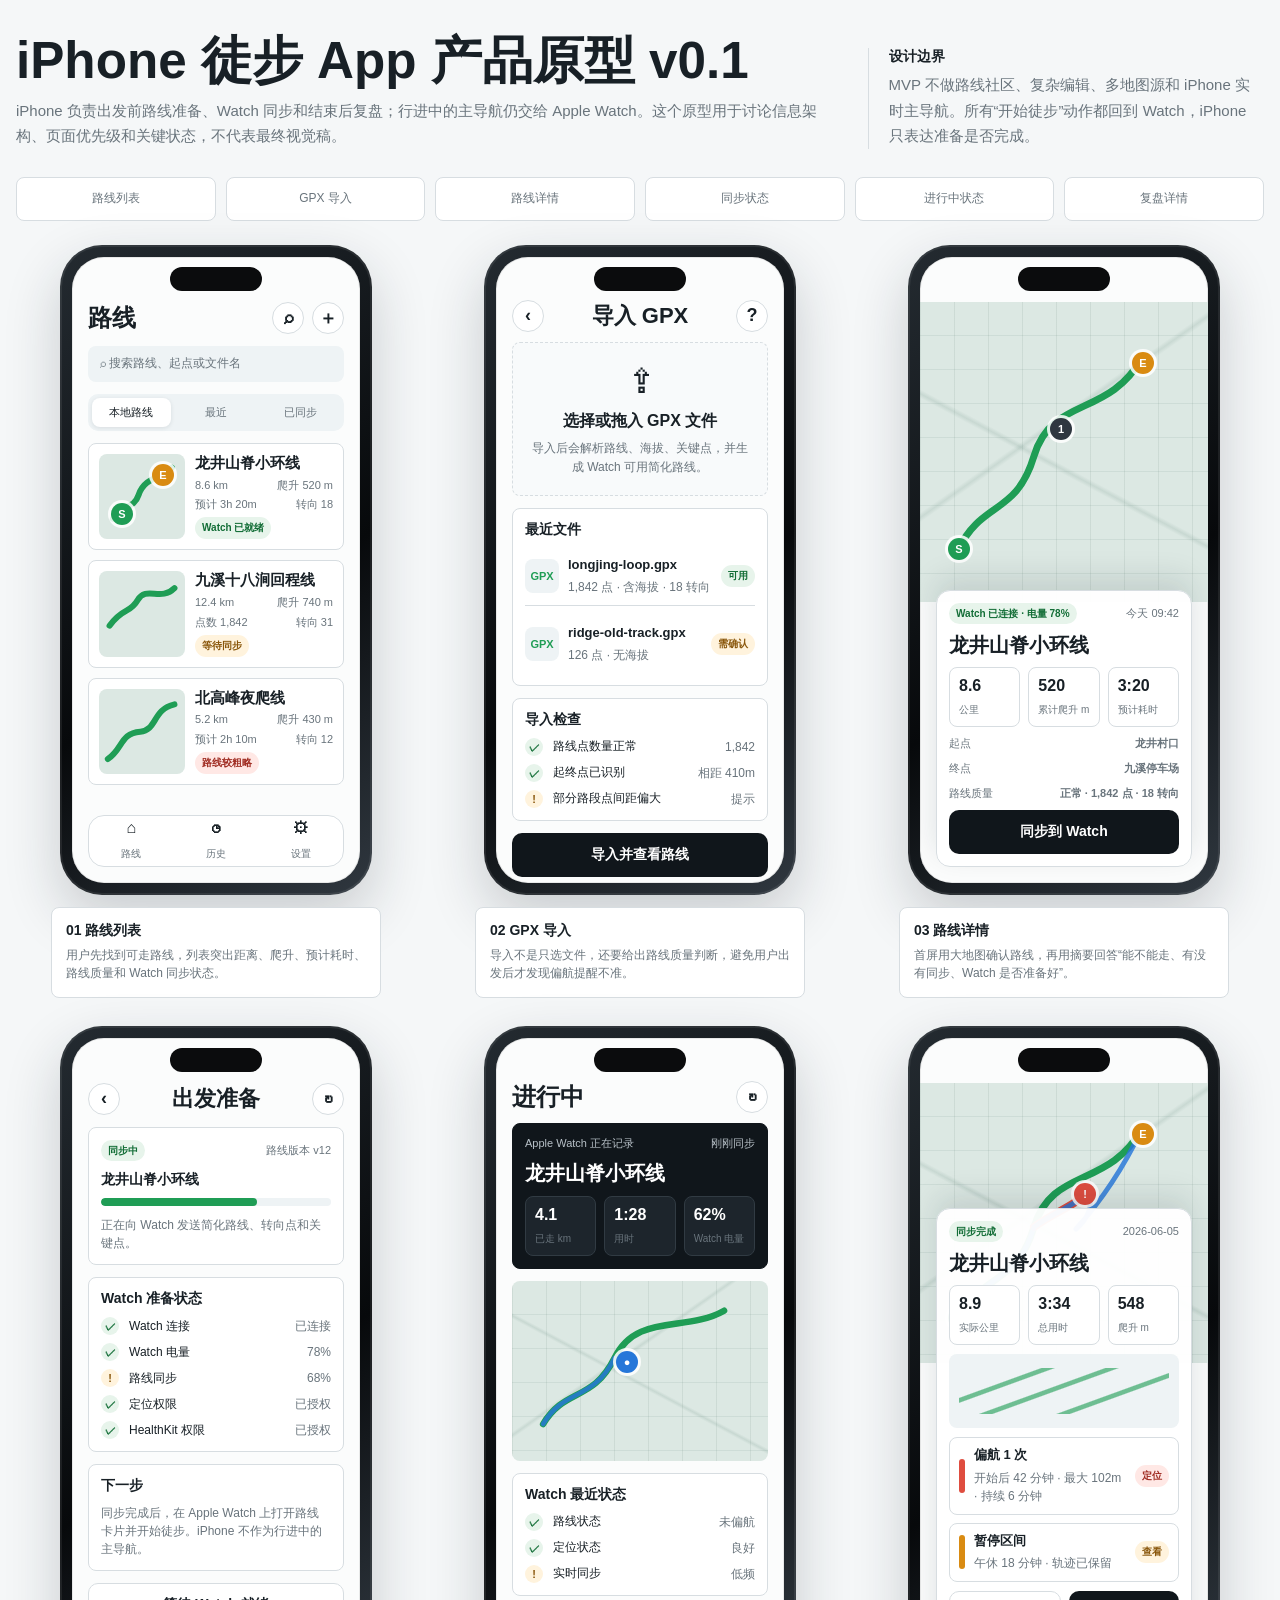
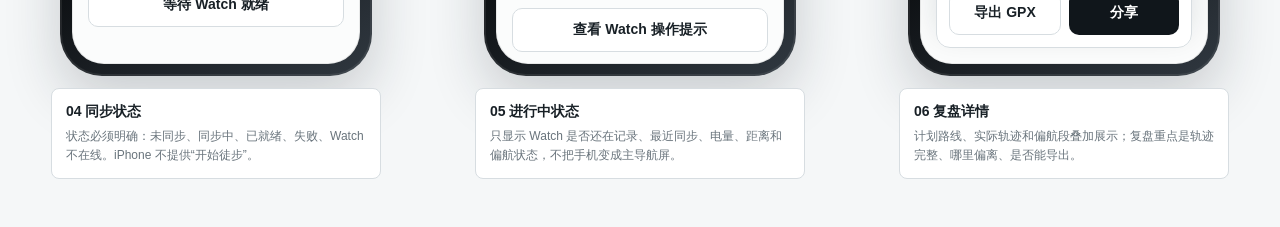
==== docs/prototypes/iphone-product-prototype-v0.1.html @ 0a370b96 "Add iPhone product prototype" ====
<!doctype html>
<html lang="zh-CN">
<head>
  <meta charset="utf-8">
  <meta name="viewport" content="width=device-width, initial-scale=1">
  <title>iPhone 徒步 App 产品原型 v0.1</title>
  <style>
    :root {
      color-scheme: light;
      --bg: #f5f7f8;
      --ink: #182026;
      --muted: #69747c;
      --line: #d7dde1;
      --panel: #ffffff;
      --map: #dce8e3;
      --route: #1f9d55;
      --track: #2677d9;
      --warn: #df4d3f;
      --amber: #d98b12;
      --soft: #eef3f5;
      --dark: #10161b;
    }

    * { box-sizing: border-box; }

    body {
      margin: 0;
      background: var(--bg);
      color: var(--ink);
      font-family: -apple-system, BlinkMacSystemFont, "SF Pro Display", "PingFang SC", "Microsoft YaHei", sans-serif;
      letter-spacing: 0;
    }

    main {
      width: min(1280px, calc(100vw - 32px));
      margin: 0 auto;
      padding: 34px 0 48px;
    }

    header {
      display: grid;
      grid-template-columns: minmax(0, 1.35fr) minmax(260px, 0.65fr);
      gap: 28px;
      align-items: end;
      margin-bottom: 28px;
    }

    h1 {
      margin: 0 0 10px;
      font-size: clamp(30px, 4vw, 56px);
      line-height: 1.05;
      font-weight: 780;
    }

    p {
      margin: 0;
      color: var(--muted);
      font-size: 15px;
      line-height: 1.7;
    }

    .brief {
      padding-left: 20px;
      border-left: 1px solid var(--line);
    }

    .brief b {
      display: block;
      margin-bottom: 6px;
      color: var(--ink);
      font-size: 14px;
    }

    .flow {
      display: grid;
      grid-template-columns: repeat(6, minmax(0, 1fr));
      gap: 10px;
      margin: 0 0 24px;
    }

    .flow span {
      min-height: 44px;
      display: flex;
      align-items: center;
      justify-content: center;
      padding: 9px 10px;
      border: 1px solid var(--line);
      border-radius: 8px;
      background: var(--panel);
      color: var(--muted);
      font-size: 12px;
      text-align: center;
    }

    .grid {
      display: grid;
      grid-template-columns: repeat(3, minmax(300px, 1fr));
      gap: 28px 24px;
      align-items: start;
    }

    .prototype {
      display: grid;
      justify-items: center;
      gap: 12px;
    }

    .caption {
      width: min(100%, 330px);
      min-height: 78px;
      padding: 14px;
      border: 1px solid var(--line);
      border-radius: 8px;
      background: var(--panel);
    }

    .caption strong {
      display: block;
      margin-bottom: 6px;
      font-size: 14px;
    }

    .caption span {
      display: block;
      color: var(--muted);
      font-size: 12px;
      line-height: 1.55;
    }

    .phone {
      width: 312px;
      height: 650px;
      padding: 12px;
      border-radius: 42px;
      background: linear-gradient(145deg, #242b31, #07090b 58%, #303840);
      box-shadow: 0 22px 56px rgba(25, 35, 43, 0.2), inset 0 0 0 2px rgba(255, 255, 255, 0.08);
    }

    .screen {
      position: relative;
      height: 626px;
      overflow: hidden;
      border-radius: 32px;
      background: #fbfcfc;
      box-shadow: inset 0 0 0 1px rgba(0, 0, 0, 0.08);
    }

    .island {
      position: absolute;
      z-index: 6;
      top: 10px;
      left: 50%;
      width: 92px;
      height: 24px;
      border-radius: 20px;
      transform: translateX(-50%);
      background: #0b0c0d;
    }

    .app {
      height: 100%;
      padding: 45px 16px 16px;
      display: flex;
      flex-direction: column;
      gap: 12px;
    }

    .nav {
      display: flex;
      align-items: center;
      justify-content: space-between;
      min-height: 28px;
    }

    .nav h2 {
      margin: 0;
      font-size: 24px;
      line-height: 1.1;
      font-weight: 760;
    }

    .icon-btn,
    .tab {
      display: grid;
      place-items: center;
      width: 32px;
      height: 32px;
      border: 1px solid var(--line);
      border-radius: 50%;
      background: var(--panel);
      color: var(--ink);
      font-size: 18px;
      font-weight: 650;
    }

    .toolbar {
      display: flex;
      gap: 8px;
      align-items: center;
    }

    .search {
      height: 36px;
      display: flex;
      align-items: center;
      gap: 8px;
      padding: 0 12px;
      border-radius: 8px;
      background: var(--soft);
      color: var(--muted);
      font-size: 12px;
    }

    .tabs {
      display: grid;
      grid-template-columns: repeat(3, 1fr);
      gap: 6px;
      padding: 4px;
      border-radius: 10px;
      background: var(--soft);
    }

    .tabs span {
      padding: 7px 4px;
      border-radius: 8px;
      color: var(--muted);
      font-size: 11px;
      text-align: center;
    }

    .tabs .active {
      background: var(--panel);
      color: var(--ink);
      box-shadow: 0 1px 4px rgba(20, 30, 38, 0.1);
    }

    .list {
      display: grid;
      gap: 10px;
    }

    .route-card,
    .panel,
    .metric-card,
    .event,
    .import-box {
      border: 1px solid var(--line);
      border-radius: 8px;
      background: var(--panel);
    }

    .route-card {
      display: grid;
      grid-template-columns: 86px 1fr;
      gap: 10px;
      padding: 10px;
      min-height: 104px;
    }

    .thumb {
      position: relative;
      overflow: hidden;
      border-radius: 8px;
      background: var(--map);
    }

    .map {
      position: relative;
      overflow: hidden;
      min-height: 188px;
      border-radius: 8px;
      background:
        linear-gradient(28deg, transparent 45%, rgba(65, 110, 95, 0.13) 46%, transparent 47%),
        linear-gradient(145deg, transparent 42%, rgba(65, 110, 95, 0.12) 43%, transparent 44%),
        linear-gradient(90deg, rgba(20, 60, 50, 0.08) 1px, transparent 1px),
        linear-gradient(0deg, rgba(20, 60, 50, 0.07) 1px, transparent 1px),
        var(--map);
      background-size: auto, auto, 34px 34px, 34px 34px, auto;
    }

    svg {
      position: absolute;
      inset: 0;
      width: 100%;
      height: 100%;
    }

    .route-line {
      fill: none;
      stroke: var(--route);
      stroke-width: 7;
      stroke-linecap: round;
      stroke-linejoin: round;
    }

    .track-line {
      fill: none;
      stroke: var(--track);
      stroke-width: 5;
      stroke-linecap: round;
      stroke-linejoin: round;
      opacity: 0.82;
    }

    .off-line {
      fill: none;
      stroke: var(--warn);
      stroke-width: 8;
      stroke-linecap: round;
      stroke-linejoin: round;
    }

    .pin {
      position: absolute;
      display: grid;
      place-items: center;
      width: 22px;
      height: 22px;
      border-radius: 50%;
      background: var(--route);
      color: #fff;
      font-size: 11px;
      font-weight: 800;
      box-shadow: 0 0 0 3px rgba(255, 255, 255, 0.86);
    }

    .pin.end { background: var(--amber); }
    .pin.warn { background: var(--warn); }

    .copy {
      display: grid;
      align-content: start;
      gap: 5px;
      min-width: 0;
    }

    .title {
      color: var(--ink);
      font-size: 15px;
      line-height: 1.25;
      font-weight: 720;
    }

    .meta-row,
    .status-row,
    .small-row {
      display: flex;
      align-items: center;
      justify-content: space-between;
      gap: 8px;
      color: var(--muted);
      font-size: 11px;
      line-height: 1.35;
    }

    .pill {
      display: inline-flex;
      align-items: center;
      gap: 5px;
      width: fit-content;
      padding: 4px 7px;
      border-radius: 999px;
      background: #e7f4eb;
      color: #126d36;
      font-size: 10px;
      font-weight: 680;
      white-space: nowrap;
    }

    .pill.warn {
      background: #fff3dd;
      color: #8a570c;
    }

    .pill.bad {
      background: #ffe8e5;
      color: #a02c22;
    }

    .button {
      min-height: 44px;
      display: flex;
      align-items: center;
      justify-content: center;
      gap: 8px;
      padding: 0 14px;
      border-radius: 10px;
      background: var(--dark);
      color: #fff;
      font-size: 14px;
      font-weight: 720;
    }

    .button.secondary {
      border: 1px solid var(--line);
      background: var(--panel);
      color: var(--ink);
    }

    .panel {
      padding: 12px;
      display: grid;
      gap: 10px;
    }

    .panel h3 {
      margin: 0;
      font-size: 14px;
      line-height: 1.2;
    }

    .metrics {
      display: grid;
      grid-template-columns: repeat(3, 1fr);
      gap: 8px;
    }

    .metric-card {
      min-height: 58px;
      padding: 9px;
    }

    .metric-card b {
      display: block;
      margin-bottom: 4px;
      font-size: 16px;
    }

    .metric-card span {
      color: var(--muted);
      font-size: 10px;
    }

    .checks {
      display: grid;
      gap: 8px;
    }

    .check {
      display: grid;
      grid-template-columns: 20px 1fr auto;
      gap: 8px;
      align-items: center;
      font-size: 12px;
    }

    .dot {
      width: 18px;
      height: 18px;
      display: grid;
      place-items: center;
      border-radius: 50%;
      background: #e7f4eb;
      color: #126d36;
      font-size: 11px;
      font-weight: 900;
    }

    .dot.warn {
      background: #fff3dd;
      color: #8a570c;
    }

    .import-box {
      min-height: 154px;
      display: grid;
      place-items: center;
      padding: 18px;
      text-align: center;
      border-style: dashed;
      background: #f8fafb;
    }

    .import-box strong {
      display: block;
      margin: 10px 0 6px;
      font-size: 16px;
    }

    .import-box span,
    .hint {
      color: var(--muted);
      font-size: 12px;
      line-height: 1.5;
    }

    .file-row {
      display: grid;
      grid-template-columns: 34px 1fr auto;
      gap: 9px;
      align-items: center;
      padding: 9px 0;
      border-bottom: 1px solid var(--line);
    }

    .file-row:last-child { border-bottom: 0; }

    .file-icon {
      display: grid;
      place-items: center;
      width: 34px;
      height: 34px;
      border-radius: 8px;
      background: var(--soft);
      color: var(--route);
      font-weight: 800;
      font-size: 11px;
    }

    .bottom-tabs {
      margin-top: auto;
      display: grid;
      grid-template-columns: repeat(3, 1fr);
      min-height: 52px;
      border: 1px solid var(--line);
      border-radius: 16px;
      background: rgba(255, 255, 255, 0.94);
      overflow: hidden;
    }

    .bottom-tabs div {
      display: grid;
      place-items: center;
      gap: 2px;
      color: var(--muted);
      font-size: 10px;
    }

    .bottom-tabs b {
      color: var(--ink);
      font-size: 16px;
      line-height: 1;
    }

    .sheet {
      position: absolute;
      left: 16px;
      right: 16px;
      bottom: 16px;
      display: grid;
      gap: 9px;
      padding: 12px;
      border: 1px solid var(--line);
      border-radius: 14px;
      background: rgba(255, 255, 255, 0.96);
      box-shadow: 0 -12px 30px rgba(20, 30, 38, 0.12);
    }

    .progress {
      height: 8px;
      overflow: hidden;
      border-radius: 999px;
      background: var(--soft);
    }

    .progress i {
      display: block;
      height: 100%;
      border-radius: inherit;
      background: var(--route);
    }

    .events {
      display: grid;
      gap: 8px;
    }

    .event {
      display: grid;
      grid-template-columns: 6px 1fr auto;
      gap: 9px;
      align-items: center;
      min-height: 54px;
      padding: 9px;
    }

    .bar {
      width: 6px;
      height: 34px;
      border-radius: 999px;
      background: var(--warn);
    }

    .bar.pause { background: var(--amber); }

    .chart {
      position: relative;
      height: 74px;
      overflow: hidden;
      border-radius: 8px;
      background: var(--soft);
    }

    .chart::before {
      content: "";
      position: absolute;
      inset: 14px 10px;
      background:
        linear-gradient(160deg, transparent 0 24%, rgba(31, 157, 85, 0.62) 25% 28%, transparent 29% 43%, rgba(31, 157, 85, 0.62) 44% 47%, transparent 48% 66%, rgba(31, 157, 85, 0.62) 67% 70%, transparent 71%);
    }

    @media (max-width: 1040px) {
      header { grid-template-columns: 1fr; }
      .brief { padding-left: 0; border-left: 0; }
      .grid { grid-template-columns: repeat(2, minmax(300px, 1fr)); }
      .flow { grid-template-columns: repeat(3, 1fr); }
    }

    @media (max-width: 700px) {
      main { width: min(100vw - 20px, 360px); padding-top: 24px; }
      .grid { grid-template-columns: 1fr; }
      .flow { grid-template-columns: repeat(2, 1fr); }
      .phone { transform: scale(0.96); transform-origin: top center; }
      .prototype { margin-bottom: -18px; }
    }
  </style>
</head>
<body>
  <main>
    <header>
      <div>
        <h1>iPhone 徒步 App 产品原型 v0.1</h1>
        <p>iPhone 负责出发前路线准备、Watch 同步和结束后复盘；行进中的主导航仍交给 Apple Watch。这个原型用于讨论信息架构、页面优先级和关键状态，不代表最终视觉稿。</p>
      </div>
      <div class="brief">
        <b>设计边界</b>
        <p>MVP 不做路线社区、复杂编辑、多地图源和 iPhone 实时主导航。所有“开始徒步”动作都回到 Watch，iPhone 只表达准备是否完成。</p>
      </div>
    </header>

    <div class="flow">
      <span>路线列表</span>
      <span>GPX 导入</span>
      <span>路线详情</span>
      <span>同步状态</span>
      <span>进行中状态</span>
      <span>复盘详情</span>
    </div>

    <section class="grid">
      <article class="prototype">
        <div class="phone">
          <div class="screen">
            <div class="island"></div>
            <div class="app">
              <div class="nav">
                <h2>路线</h2>
                <div class="toolbar">
                  <div class="icon-btn">⌕</div>
                  <div class="icon-btn">＋</div>
                </div>
              </div>
              <div class="search">⌕ 搜索路线、起点或文件名</div>
              <div class="tabs">
                <span class="active">本地路线</span>
                <span>最近</span>
                <span>已同步</span>
              </div>
              <div class="list">
                <div class="route-card">
                  <div class="thumb">
                    <svg viewBox="0 0 100 100"><path class="route-line" d="M16 76 C25 58 40 66 46 48 C53 26 76 28 85 16"/></svg>
                    <span class="pin" style="left:12px;bottom:14px;">S</span>
                    <span class="pin end" style="right:11px;top:10px;">E</span>
                  </div>
                  <div class="copy">
                    <div class="title">龙井山脊小环线</div>
                    <div class="meta-row"><span>8.6 km</span><span>爬升 520 m</span></div>
                    <div class="meta-row"><span>预计 3h 20m</span><span>转向 18</span></div>
                    <span class="pill">Watch 已就绪</span>
                  </div>
                </div>
                <div class="route-card">
                  <div class="thumb">
                    <svg viewBox="0 0 100 100"><path class="route-line" d="M12 64 C28 42 36 50 45 34 C55 17 72 36 88 20"/></svg>
                  </div>
                  <div class="copy">
                    <div class="title">九溪十八涧回程线</div>
                    <div class="meta-row"><span>12.4 km</span><span>爬升 740 m</span></div>
                    <div class="meta-row"><span>点数 1,842</span><span>转向 31</span></div>
                    <span class="pill warn">等待同步</span>
                  </div>
                </div>
                <div class="route-card">
                  <div class="thumb">
                    <svg viewBox="0 0 100 100"><path class="route-line" d="M10 82 C28 70 24 52 48 50 C68 48 62 24 88 18"/></svg>
                  </div>
                  <div class="copy">
                    <div class="title">北高峰夜爬线</div>
                    <div class="meta-row"><span>5.2 km</span><span>爬升 430 m</span></div>
                    <div class="meta-row"><span>预计 2h 10m</span><span>转向 12</span></div>
                    <span class="pill bad">路线较粗略</span>
                  </div>
                </div>
              </div>
              <div class="bottom-tabs">
                <div><b>⌂</b>路线</div>
                <div><b>◷</b>历史</div>
                <div><b>⚙</b>设置</div>
              </div>
            </div>
          </div>
        </div>
        <div class="caption">
          <strong>01 路线列表</strong>
          <span>用户先找到可走路线，列表突出距离、爬升、预计耗时、路线质量和 Watch 同步状态。</span>
        </div>
      </article>

      <article class="prototype">
        <div class="phone">
          <div class="screen">
            <div class="island"></div>
            <div class="app">
              <div class="nav">
                <div class="icon-btn">‹</div>
                <h2 style="font-size:22px;">导入 GPX</h2>
                <div class="icon-btn">?</div>
              </div>
              <div class="import-box">
                <div>
                  <div style="font-size:34px;">⇪</div>
                  <strong>选择或拖入 GPX 文件</strong>
                  <span>导入后会解析路线、海拔、关键点，并生成 Watch 可用简化路线。</span>
                </div>
              </div>
              <div class="panel">
                <h3>最近文件</h3>
                <div class="file-row">
                  <div class="file-icon">GPX</div>
                  <div class="copy">
                    <div class="title" style="font-size:13px;">longjing-loop.gpx</div>
                    <div class="hint">1,842 点 · 含海拔 · 18 转向</div>
                  </div>
                  <span class="pill">可用</span>
                </div>
                <div class="file-row">
                  <div class="file-icon">GPX</div>
                  <div class="copy">
                    <div class="title" style="font-size:13px;">ridge-old-track.gpx</div>
                    <div class="hint">126 点 · 无海拔</div>
                  </div>
                  <span class="pill warn">需确认</span>
                </div>
              </div>
              <div class="panel">
                <h3>导入检查</h3>
                <div class="checks">
                  <div class="check"><span class="dot">✓</span><span>路线点数量正常</span><span class="hint">1,842</span></div>
                  <div class="check"><span class="dot">✓</span><span>起终点已识别</span><span class="hint">相距 410m</span></div>
                  <div class="check"><span class="dot warn">!</span><span>部分路段点间距偏大</span><span class="hint">提示</span></div>
                </div>
              </div>
              <div class="button">导入并查看路线</div>
            </div>
          </div>
        </div>
        <div class="caption">
          <strong>02 GPX 导入</strong>
          <span>导入不是只选文件，还要给出路线质量判断，避免用户出发后才发现偏航提醒不准。</span>
        </div>
      </article>

      <article class="prototype">
        <div class="phone">
          <div class="screen">
            <div class="island"></div>
            <div class="app" style="padding-left:0;padding-right:0;padding-bottom:0;gap:0;">
              <div class="map" style="min-height:300px;border-radius:0;">
                <svg viewBox="0 0 280 300">
                  <path class="route-line" d="M34 248 C58 198 92 214 110 154 C128 94 184 116 218 56"/>
                </svg>
                <span class="pin" style="left:28px;bottom:42px;">S</span>
                <span class="pin end" style="right:54px;top:50px;">E</span>
                <span class="pin" style="left:130px;top:116px;background:#2f3740;">1</span>
              </div>
              <div class="sheet">
                <div class="small-row"><span class="pill">Watch 已连接 · 电量 78%</span><span>今天 09:42</span></div>
                <div class="title" style="font-size:20px;">龙井山脊小环线</div>
                <div class="metrics">
                  <div class="metric-card"><b>8.6</b><span>公里</span></div>
                  <div class="metric-card"><b>520</b><span>累计爬升 m</span></div>
                  <div class="metric-card"><b>3:20</b><span>预计耗时</span></div>
                </div>
                <div class="panel" style="padding:0;border:0;">
                  <div class="status-row"><span>起点</span><strong>龙井村口</strong></div>
                  <div class="status-row"><span>终点</span><strong>九溪停车场</strong></div>
                  <div class="status-row"><span>路线质量</span><strong>正常 · 1,842 点 · 18 转向</strong></div>
                </div>
                <div class="button">同步到 Watch</div>
              </div>
            </div>
          </div>
        </div>
        <div class="caption">
          <strong>03 路线详情</strong>
          <span>首屏用大地图确认路线，再用摘要回答“能不能走、有没有同步、Watch 是否准备好”。</span>
        </div>
      </article>

      <article class="prototype">
        <div class="phone">
          <div class="screen">
            <div class="island"></div>
            <div class="app">
              <div class="nav">
                <div class="icon-btn">‹</div>
                <h2 style="font-size:22px;">出发准备</h2>
                <div class="icon-btn">↻</div>
              </div>
              <div class="panel">
                <div class="small-row"><span class="pill">同步中</span><span>路线版本 v12</span></div>
                <h3>龙井山脊小环线</h3>
                <div class="progress"><i style="width:68%;"></i></div>
                <div class="hint">正在向 Watch 发送简化路线、转向点和关键点。</div>
              </div>
              <div class="panel">
                <h3>Watch 准备状态</h3>
                <div class="checks">
                  <div class="check"><span class="dot">✓</span><span>Watch 连接</span><span class="hint">已连接</span></div>
                  <div class="check"><span class="dot">✓</span><span>Watch 电量</span><span class="hint">78%</span></div>
                  <div class="check"><span class="dot warn">!</span><span>路线同步</span><span class="hint">68%</span></div>
                  <div class="check"><span class="dot">✓</span><span>定位权限</span><span class="hint">已授权</span></div>
                  <div class="check"><span class="dot">✓</span><span>HealthKit 权限</span><span class="hint">已授权</span></div>
                </div>
              </div>
              <div class="panel">
                <h3>下一步</h3>
                <p class="hint">同步完成后，在 Apple Watch 上打开路线卡片并开始徒步。iPhone 不作为行进中的主导航。</p>
              </div>
              <div class="button secondary">等待 Watch 就绪</div>
            </div>
          </div>
        </div>
        <div class="caption">
          <strong>04 同步状态</strong>
          <span>状态必须明确：未同步、同步中、已就绪、失败、Watch 不在线。iPhone 不提供“开始徒步”。</span>
        </div>
      </article>

      <article class="prototype">
        <div class="phone">
          <div class="screen">
            <div class="island"></div>
            <div class="app">
              <div class="nav">
                <h2>进行中</h2>
                <div class="icon-btn">↻</div>
              </div>
              <div class="panel" style="background:#10161b;color:#fff;border-color:#10161b;">
                <div class="small-row" style="color:#b8c1c8;"><span>Apple Watch 正在记录</span><span>刚刚同步</span></div>
                <div class="title" style="font-size:20px;color:#fff;">龙井山脊小环线</div>
                <div class="metrics">
                  <div class="metric-card" style="background:#1d252c;border-color:#313b43;"><b>4.1</b><span>已走 km</span></div>
                  <div class="metric-card" style="background:#1d252c;border-color:#313b43;"><b>1:28</b><span>用时</span></div>
                  <div class="metric-card" style="background:#1d252c;border-color:#313b43;"><b>62%</b><span>Watch 电量</span></div>
                </div>
              </div>
              <div class="map" style="min-height:180px;">
                <svg viewBox="0 0 280 180">
                  <path class="route-line" d="M34 148 C58 108 88 124 112 76 C136 26 190 48 232 24"/>
                  <path class="track-line" d="M34 148 C58 108 88 124 112 76"/>
                </svg>
                <span class="pin" style="left:104px;top:70px;background:#2677d9;">●</span>
              </div>
              <div class="panel">
                <h3>Watch 最近状态</h3>
                <div class="checks">
                  <div class="check"><span class="dot">✓</span><span>路线状态</span><span class="hint">未偏航</span></div>
                  <div class="check"><span class="dot">✓</span><span>定位状态</span><span class="hint">良好</span></div>
                  <div class="check"><span class="dot warn">!</span><span>实时同步</span><span class="hint">低频</span></div>
                </div>
              </div>
              <div class="button secondary">查看 Watch 操作提示</div>
            </div>
          </div>
        </div>
        <div class="caption">
          <strong>05 进行中状态</strong>
          <span>只显示 Watch 是否还在记录、最近同步、电量、距离和偏航状态，不把手机变成主导航屏。</span>
        </div>
      </article>

      <article class="prototype">
        <div class="phone">
          <div class="screen">
            <div class="island"></div>
            <div class="app" style="padding-left:0;padding-right:0;padding-bottom:0;gap:0;">
              <div class="map" style="min-height:280px;border-radius:0;">
                <svg viewBox="0 0 280 280">
                  <path class="route-line" d="M34 238 C58 188 92 204 110 144 C128 84 184 106 218 46"/>
                  <path class="off-line" d="M110 144 C132 128 150 124 164 108"/>
                  <path class="track-line" d="M34 238 C58 188 92 204 110 144 C132 128 150 124 164 108 C170 122 164 136 152 146 C170 126 196 92 218 46"/>
                </svg>
                <span class="pin" style="left:28px;bottom:34px;">S</span>
                <span class="pin end" style="right:54px;top:40px;">E</span>
                <span class="pin warn" style="left:154px;top:100px;">!</span>
              </div>
              <div class="sheet">
                <div class="small-row"><span class="pill">同步完成</span><span>2026-06-05</span></div>
                <div class="title" style="font-size:20px;">龙井山脊小环线</div>
                <div class="metrics">
                  <div class="metric-card"><b>8.9</b><span>实际公里</span></div>
                  <div class="metric-card"><b>3:34</b><span>总用时</span></div>
                  <div class="metric-card"><b>548</b><span>爬升 m</span></div>
                </div>
                <div class="chart"></div>
                <div class="events">
                  <div class="event">
                    <span class="bar"></span>
                    <div class="copy">
                      <div class="title" style="font-size:13px;">偏航 1 次</div>
                      <div class="hint">开始后 42 分钟 · 最大 102m · 持续 6 分钟</div>
                    </div>
                    <span class="pill bad">定位</span>
                  </div>
                  <div class="event">
                    <span class="bar pause"></span>
                    <div class="copy">
                      <div class="title" style="font-size:13px;">暂停区间</div>
                      <div class="hint">午休 18 分钟 · 轨迹已保留</div>
                    </div>
                    <span class="pill warn">查看</span>
                  </div>
                </div>
                <div class="small-row">
                  <div class="button secondary" style="flex:1;">导出 GPX</div>
                  <div class="button" style="flex:1;">分享</div>
                </div>
              </div>
            </div>
          </div>
        </div>
        <div class="caption">
          <strong>06 复盘详情</strong>
          <span>计划路线、实际轨迹和偏航段叠加展示；复盘重点是轨迹完整、哪里偏离、是否能导出。</span>
        </div>
      </article>
    </section>
  </main>
</body>
</html>
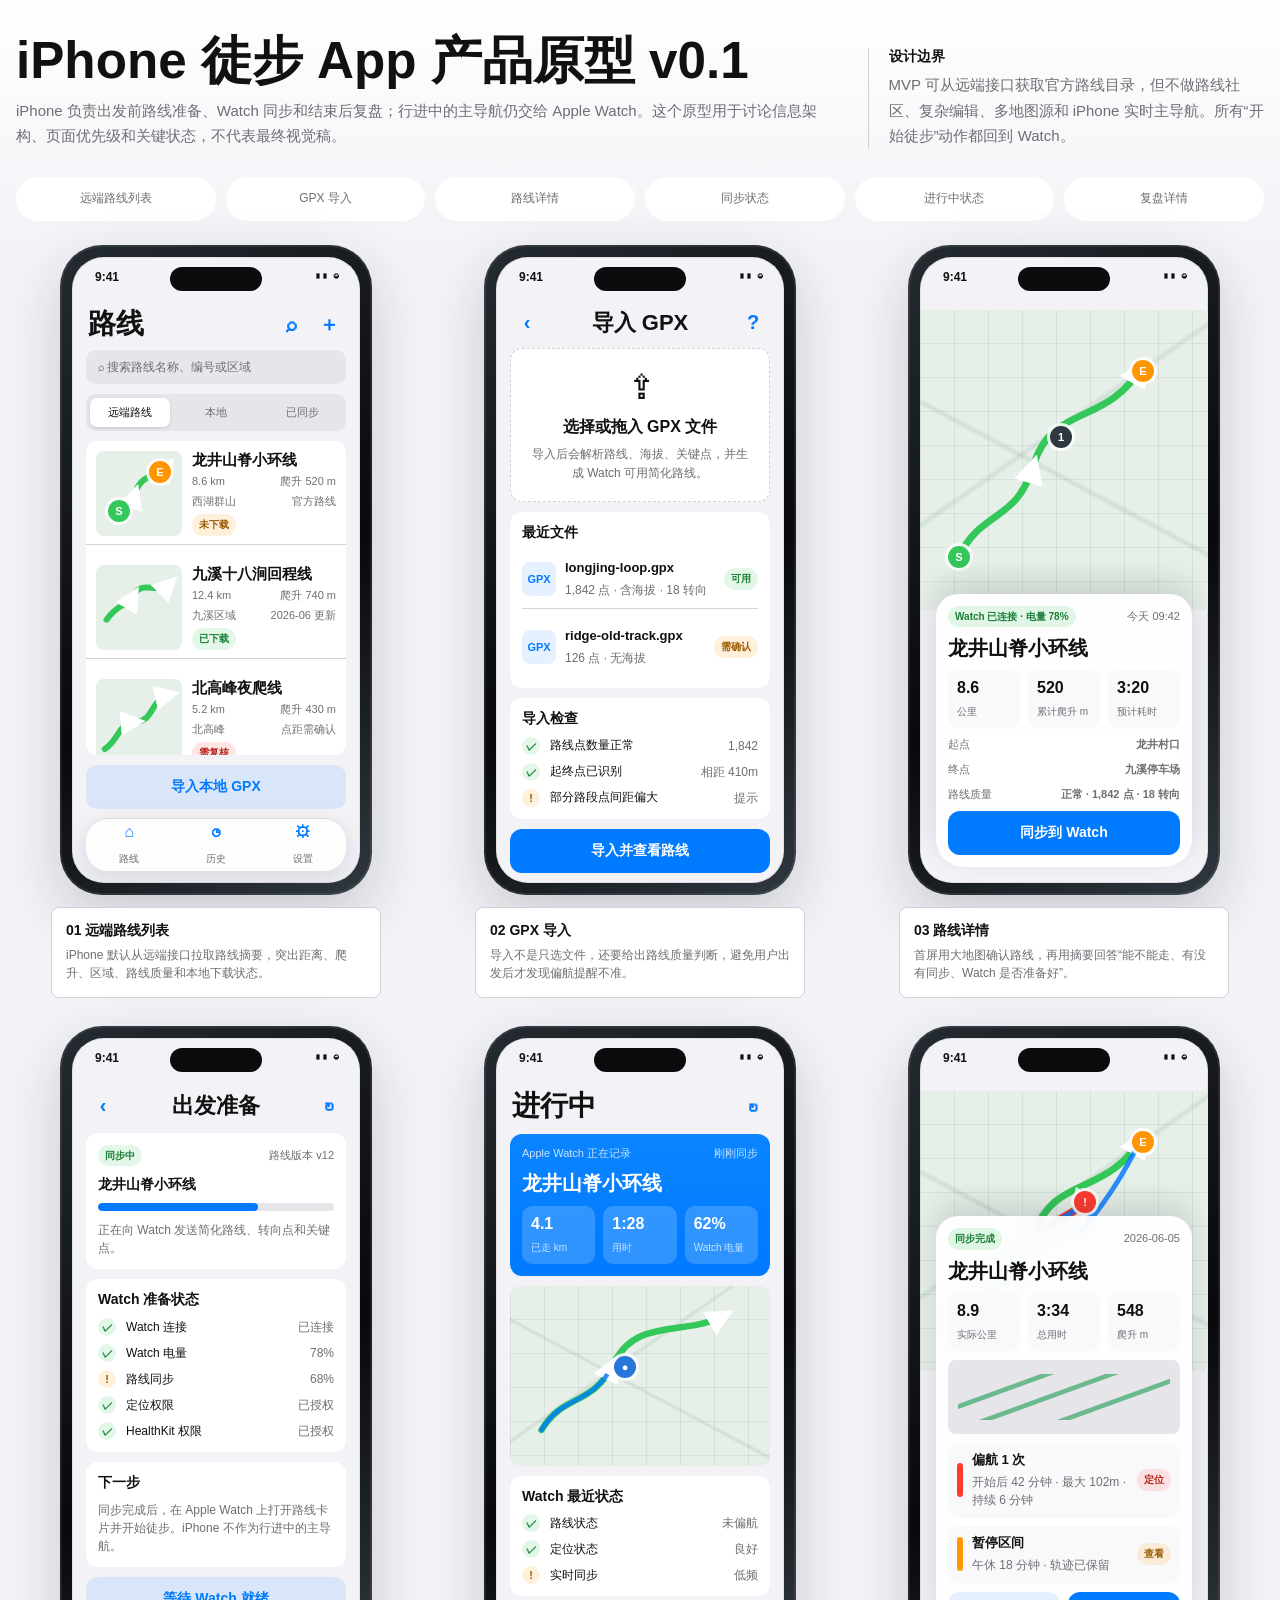
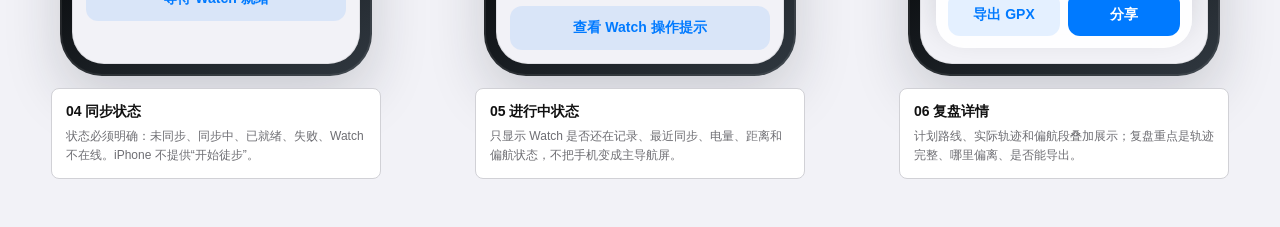
==== commit 1677f64f: "Build watch hiking MVP prototype" ====
--- a/docs/prototypes/iphone-product-prototype-v0.1.html
+++ b/docs/prototypes/iphone-product-prototype-v0.1.html
@@ -7,25 +7,34 @@
   <style>
     :root {
       color-scheme: light;
-      --bg: #f5f7f8;
-      --ink: #182026;
-      --muted: #69747c;
-      --line: #d7dde1;
+      --bg: #f2f2f7;
+      --ink: #111111;
+      --muted: #6e6e73;
+      --line: #d1d1d6;
       --panel: #ffffff;
-      --map: #dce8e3;
-      --route: #1f9d55;
-      --track: #2677d9;
-      --warn: #df4d3f;
-      --amber: #d98b12;
-      --soft: #eef3f5;
-      --dark: #10161b;
+      --map: #e6efe8;
+      --route: #34c759;
+      --track: #007aff;
+      --warn: #ff3b30;
+      --amber: #ff9500;
+      --soft: #e5e5ea;
+      --dark: #007aff;
+      --ios-blue: #007aff;
+      --ios-green: #34c759;
+      --ios-red: #ff3b30;
+      --ios-orange: #ff9500;
+      --ios-fill: #f2f2f7;
+      --ios-secondary-fill: #e5e5ea;
+      --ios-tertiary-fill: #f9f9fb;
     }
 
     * { box-sizing: border-box; }
 
     body {
       margin: 0;
-      background: var(--bg);
+      background:
+        linear-gradient(180deg, #ffffff 0, var(--bg) 260px),
+        var(--bg);
       color: var(--ink);
       font-family: -apple-system, BlinkMacSystemFont, "SF Pro Display", "PingFang SC", "Microsoft YaHei", sans-serif;
       letter-spacing: 0;
@@ -84,8 +93,8 @@
       align-items: center;
       justify-content: center;
       padding: 9px 10px;
-      border: 1px solid var(--line);
-      border-radius: 8px;
+      border: 0;
+      border-radius: 999px;
       background: var(--panel);
       color: var(--muted);
       font-size: 12px;
@@ -133,7 +142,7 @@
       padding: 12px;
       border-radius: 42px;
       background: linear-gradient(145deg, #242b31, #07090b 58%, #303840);
-      box-shadow: 0 22px 56px rgba(25, 35, 43, 0.2), inset 0 0 0 2px rgba(255, 255, 255, 0.08);
+      box-shadow: 0 22px 56px rgba(25, 35, 43, 0.18), inset 0 0 0 2px rgba(255, 255, 255, 0.08);
     }
 
     .screen {
@@ -141,8 +150,31 @@
       height: 626px;
       overflow: hidden;
       border-radius: 32px;
-      background: #fbfcfc;
+      background: var(--ios-fill);
       box-shadow: inset 0 0 0 1px rgba(0, 0, 0, 0.08);
+    }
+
+    .screen::before {
+      content: "9:41";
+      position: absolute;
+      z-index: 7;
+      top: 13px;
+      left: 23px;
+      color: #111;
+      font-size: 12px;
+      font-weight: 700;
+    }
+
+    .screen::after {
+      content: "▮▮  ◒";
+      position: absolute;
+      z-index: 7;
+      top: 13px;
+      right: 20px;
+      color: #111;
+      font-size: 11px;
+      font-weight: 700;
+      letter-spacing: 1px;
     }
 
     .island {
@@ -159,10 +191,10 @@
 
     .app {
       height: 100%;
-      padding: 45px 16px 16px;
+      padding: 53px 14px 12px;
       display: flex;
       flex-direction: column;
-      gap: 12px;
+      gap: 10px;
     }
 
     .nav {
@@ -170,11 +202,12 @@
       align-items: center;
       justify-content: space-between;
       min-height: 28px;
+      padding: 0 2px 2px;
     }
 
     .nav h2 {
       margin: 0;
-      font-size: 24px;
+      font-size: 28px;
       line-height: 1.1;
       font-weight: 760;
     }
@@ -183,13 +216,13 @@
     .tab {
       display: grid;
       place-items: center;
-      width: 32px;
-      height: 32px;
-      border: 1px solid var(--line);
+      width: 30px;
+      height: 30px;
+      border: 0;
       border-radius: 50%;
-      background: var(--panel);
-      color: var(--ink);
-      font-size: 18px;
+      background: transparent;
+      color: var(--ios-blue);
+      font-size: 20px;
       font-weight: 650;
     }
 
@@ -205,8 +238,8 @@
       align-items: center;
       gap: 8px;
       padding: 0 12px;
-      border-radius: 8px;
-      background: var(--soft);
+      border-radius: 10px;
+      background: var(--ios-secondary-fill);
       color: var(--muted);
       font-size: 12px;
     }
@@ -216,13 +249,13 @@
       grid-template-columns: repeat(3, 1fr);
       gap: 6px;
       padding: 4px;
-      border-radius: 10px;
-      background: var(--soft);
+      border-radius: 9px;
+      background: var(--ios-secondary-fill);
     }
 
     .tabs span {
       padding: 7px 4px;
-      border-radius: 8px;
+      border-radius: 7px;
       color: var(--muted);
       font-size: 11px;
       text-align: center;
@@ -231,12 +264,15 @@
     .tabs .active {
       background: var(--panel);
       color: var(--ink);
-      box-shadow: 0 1px 4px rgba(20, 30, 38, 0.1);
+      box-shadow: 0 1px 3px rgba(20, 30, 38, 0.14);
     }
 
     .list {
       display: grid;
       gap: 10px;
+      overflow: hidden;
+      border-radius: 12px;
+      background: var(--panel);
     }
 
     .route-card,
@@ -244,8 +280,8 @@
     .metric-card,
     .event,
     .import-box {
-      border: 1px solid var(--line);
-      border-radius: 8px;
+      border: 0;
+      border-radius: 0;
       background: var(--panel);
     }
 
@@ -255,7 +291,10 @@
       gap: 10px;
       padding: 10px;
       min-height: 104px;
-    }
+      border-bottom: 1px solid var(--line);
+    }
+
+    .route-card:last-child { border-bottom: 0; }
 
     .thumb {
       position: relative;
@@ -268,7 +307,7 @@
       position: relative;
       overflow: hidden;
       min-height: 188px;
-      border-radius: 8px;
+      border-radius: 10px;
       background:
         linear-gradient(28deg, transparent 45%, rgba(65, 110, 95, 0.13) 46%, transparent 47%),
         linear-gradient(145deg, transparent 42%, rgba(65, 110, 95, 0.12) 43%, transparent 44%),
@@ -285,12 +324,21 @@
       height: 100%;
     }
 
+    .svg-defs {
+      position: absolute;
+      width: 0;
+      height: 0;
+      overflow: hidden;
+    }
+
     .route-line {
       fill: none;
       stroke: var(--route);
       stroke-width: 7;
       stroke-linecap: round;
       stroke-linejoin: round;
+      marker-mid: url(#iphone-route-arrow);
+      marker-end: url(#iphone-route-arrow);
     }
 
     .track-line {
@@ -300,6 +348,8 @@
       stroke-linecap: round;
       stroke-linejoin: round;
       opacity: 0.82;
+      marker-mid: url(#iphone-track-arrow);
+      marker-end: url(#iphone-track-arrow);
     }
 
     .off-line {
@@ -317,15 +367,15 @@
       width: 22px;
       height: 22px;
       border-radius: 50%;
-      background: var(--route);
+      background: var(--ios-green);
       color: #fff;
       font-size: 11px;
       font-weight: 800;
       box-shadow: 0 0 0 3px rgba(255, 255, 255, 0.86);
     }
 
-    .pin.end { background: var(--amber); }
-    .pin.warn { background: var(--warn); }
+    .pin.end { background: var(--ios-orange); }
+    .pin.warn { background: var(--ios-red); }
 
     .copy {
       display: grid;
@@ -360,21 +410,21 @@
       width: fit-content;
       padding: 4px 7px;
       border-radius: 999px;
-      background: #e7f4eb;
-      color: #126d36;
+      background: rgba(52, 199, 89, 0.14);
+      color: #1b7f37;
       font-size: 10px;
       font-weight: 680;
       white-space: nowrap;
     }
 
     .pill.warn {
-      background: #fff3dd;
-      color: #8a570c;
+      background: rgba(255, 149, 0, 0.14);
+      color: #9a5a00;
     }
 
     .pill.bad {
-      background: #ffe8e5;
-      color: #a02c22;
+      background: rgba(255, 59, 48, 0.13);
+      color: #b3261e;
     }
 
     .button {
@@ -384,23 +434,24 @@
       justify-content: center;
       gap: 8px;
       padding: 0 14px;
-      border-radius: 10px;
-      background: var(--dark);
+      border-radius: 12px;
+      background: var(--ios-blue);
       color: #fff;
       font-size: 14px;
       font-weight: 720;
     }
 
     .button.secondary {
-      border: 1px solid var(--line);
-      background: var(--panel);
-      color: var(--ink);
+      border: 0;
+      background: rgba(0, 122, 255, 0.1);
+      color: var(--ios-blue);
     }
 
     .panel {
       padding: 12px;
       display: grid;
       gap: 10px;
+      border-radius: 12px;
     }
 
     .panel h3 {
@@ -418,6 +469,8 @@
     .metric-card {
       min-height: 58px;
       padding: 9px;
+      border-radius: 10px;
+      background: var(--ios-tertiary-fill);
     }
 
     .metric-card b {
@@ -450,15 +503,15 @@
       display: grid;
       place-items: center;
       border-radius: 50%;
-      background: #e7f4eb;
-      color: #126d36;
+      background: rgba(52, 199, 89, 0.14);
+      color: #1b7f37;
       font-size: 11px;
       font-weight: 900;
     }
 
     .dot.warn {
-      background: #fff3dd;
-      color: #8a570c;
+      background: rgba(255, 149, 0, 0.14);
+      color: #9a5a00;
     }
 
     .import-box {
@@ -467,8 +520,9 @@
       place-items: center;
       padding: 18px;
       text-align: center;
-      border-style: dashed;
-      background: #f8fafb;
+      border: 1px dashed var(--line);
+      border-radius: 12px;
+      background: var(--panel);
     }
 
     .import-box strong {
@@ -501,8 +555,8 @@
       width: 34px;
       height: 34px;
       border-radius: 8px;
-      background: var(--soft);
-      color: var(--route);
+      background: rgba(0, 122, 255, 0.1);
+      color: var(--ios-blue);
       font-weight: 800;
       font-size: 11px;
     }
@@ -512,9 +566,11 @@
       display: grid;
       grid-template-columns: repeat(3, 1fr);
       min-height: 52px;
-      border: 1px solid var(--line);
-      border-radius: 16px;
-      background: rgba(255, 255, 255, 0.94);
+      border: 0;
+      border-radius: 22px;
+      background: rgba(255, 255, 255, 0.82);
+      box-shadow: 0 -1px 0 rgba(0, 0, 0, 0.08), 0 8px 26px rgba(20, 30, 38, 0.12);
+      backdrop-filter: blur(18px);
       overflow: hidden;
     }
 
@@ -527,7 +583,7 @@
     }
 
     .bottom-tabs b {
-      color: var(--ink);
+      color: var(--ios-blue);
       font-size: 16px;
       line-height: 1;
     }
@@ -540,10 +596,11 @@
       display: grid;
       gap: 9px;
       padding: 12px;
-      border: 1px solid var(--line);
-      border-radius: 14px;
-      background: rgba(255, 255, 255, 0.96);
-      box-shadow: 0 -12px 30px rgba(20, 30, 38, 0.12);
+      border: 0;
+      border-radius: 22px 22px 28px 28px;
+      background: rgba(255, 255, 255, 0.9);
+      box-shadow: 0 -12px 30px rgba(20, 30, 38, 0.14);
+      backdrop-filter: blur(18px);
     }
 
     .progress {
@@ -557,7 +614,7 @@
       display: block;
       height: 100%;
       border-radius: inherit;
-      background: var(--route);
+      background: var(--ios-blue);
     }
 
     .events {
@@ -572,16 +629,18 @@
       align-items: center;
       min-height: 54px;
       padding: 9px;
+      border-radius: 10px;
+      background: var(--ios-tertiary-fill);
     }
 
     .bar {
       width: 6px;
       height: 34px;
       border-radius: 999px;
-      background: var(--warn);
-    }
-
-    .bar.pause { background: var(--amber); }
+      background: var(--ios-red);
+    }
+
+    .bar.pause { background: var(--ios-orange); }
 
     .chart {
       position: relative;
@@ -616,6 +675,16 @@
   </style>
 </head>
 <body>
+  <svg class="svg-defs" aria-hidden="true" focusable="false">
+    <defs>
+      <marker id="iphone-route-arrow" markerWidth="4.2" markerHeight="4.2" refX="2.8" refY="2.1" orient="auto" markerUnits="strokeWidth">
+        <path d="M0 0 L4.2 2.1 L0 4.2 Z" fill="#ffffff" />
+      </marker>
+      <marker id="iphone-track-arrow" markerWidth="4.2" markerHeight="4.2" refX="2.8" refY="2.1" orient="auto" markerUnits="strokeWidth">
+        <path d="M0 0 L4.2 2.1 L0 4.2 Z" fill="#ffffff" />
+      </marker>
+    </defs>
+  </svg>
   <main>
     <header>
       <div>
@@ -624,12 +693,12 @@
       </div>
       <div class="brief">
         <b>设计边界</b>
-        <p>MVP 不做路线社区、复杂编辑、多地图源和 iPhone 实时主导航。所有“开始徒步”动作都回到 Watch，iPhone 只表达准备是否完成。</p>
+        <p>MVP 可从远端接口获取官方路线目录，但不做路线社区、复杂编辑、多地图源和 iPhone 实时主导航。所有“开始徒步”动作都回到 Watch。</p>
       </div>
     </header>
 
     <div class="flow">
-      <span>路线列表</span>
+      <span>远端路线列表</span>
       <span>GPX 导入</span>
       <span>路线详情</span>
       <span>同步状态</span>
@@ -650,10 +719,10 @@
                   <div class="icon-btn">＋</div>
                 </div>
               </div>
-              <div class="search">⌕ 搜索路线、起点或文件名</div>
+              <div class="search">⌕ 搜索路线名称、编号或区域</div>
               <div class="tabs">
-                <span class="active">本地路线</span>
-                <span>最近</span>
+                <span class="active">远端路线</span>
+                <span>本地</span>
                 <span>已同步</span>
               </div>
               <div class="list">
@@ -666,8 +735,8 @@
                   <div class="copy">
                     <div class="title">龙井山脊小环线</div>
                     <div class="meta-row"><span>8.6 km</span><span>爬升 520 m</span></div>
-                    <div class="meta-row"><span>预计 3h 20m</span><span>转向 18</span></div>
-                    <span class="pill">Watch 已就绪</span>
+                    <div class="meta-row"><span>西湖群山</span><span>官方路线</span></div>
+                    <span class="pill warn">未下载</span>
                   </div>
                 </div>
                 <div class="route-card">
@@ -677,8 +746,8 @@
                   <div class="copy">
                     <div class="title">九溪十八涧回程线</div>
                     <div class="meta-row"><span>12.4 km</span><span>爬升 740 m</span></div>
-                    <div class="meta-row"><span>点数 1,842</span><span>转向 31</span></div>
-                    <span class="pill warn">等待同步</span>
+                    <div class="meta-row"><span>九溪区域</span><span>2026-06 更新</span></div>
+                    <span class="pill">已下载</span>
                   </div>
                 </div>
                 <div class="route-card">
@@ -688,11 +757,12 @@
                   <div class="copy">
                     <div class="title">北高峰夜爬线</div>
                     <div class="meta-row"><span>5.2 km</span><span>爬升 430 m</span></div>
-                    <div class="meta-row"><span>预计 2h 10m</span><span>转向 12</span></div>
-                    <span class="pill bad">路线较粗略</span>
+                    <div class="meta-row"><span>北高峰</span><span>点距需确认</span></div>
+                    <span class="pill bad">需复核</span>
                   </div>
                 </div>
               </div>
+              <div class="button secondary">导入本地 GPX</div>
               <div class="bottom-tabs">
                 <div><b>⌂</b>路线</div>
                 <div><b>◷</b>历史</div>
@@ -702,8 +772,8 @@
           </div>
         </div>
         <div class="caption">
-          <strong>01 路线列表</strong>
-          <span>用户先找到可走路线，列表突出距离、爬升、预计耗时、路线质量和 Watch 同步状态。</span>
+          <strong>01 远端路线列表</strong>
+          <span>iPhone 默认从远端接口拉取路线摘要，突出距离、爬升、区域、路线质量和本地下载状态。</span>
         </div>
       </article>
 
@@ -847,13 +917,13 @@
                 <h2>进行中</h2>
                 <div class="icon-btn">↻</div>
               </div>
-              <div class="panel" style="background:#10161b;color:#fff;border-color:#10161b;">
-                <div class="small-row" style="color:#b8c1c8;"><span>Apple Watch 正在记录</span><span>刚刚同步</span></div>
+              <div class="panel" style="background:linear-gradient(180deg,#0a84ff,#007aff);color:#fff;">
+                <div class="small-row" style="color:rgba(255,255,255,0.78);"><span>Apple Watch 正在记录</span><span>刚刚同步</span></div>
                 <div class="title" style="font-size:20px;color:#fff;">龙井山脊小环线</div>
                 <div class="metrics">
-                  <div class="metric-card" style="background:#1d252c;border-color:#313b43;"><b>4.1</b><span>已走 km</span></div>
-                  <div class="metric-card" style="background:#1d252c;border-color:#313b43;"><b>1:28</b><span>用时</span></div>
-                  <div class="metric-card" style="background:#1d252c;border-color:#313b43;"><b>62%</b><span>Watch 电量</span></div>
+                  <div class="metric-card" style="background:rgba(255,255,255,0.18);color:#fff;"><b>4.1</b><span style="color:rgba(255,255,255,0.72);">已走 km</span></div>
+                  <div class="metric-card" style="background:rgba(255,255,255,0.18);color:#fff;"><b>1:28</b><span style="color:rgba(255,255,255,0.72);">用时</span></div>
+                  <div class="metric-card" style="background:rgba(255,255,255,0.18);color:#fff;"><b>62%</b><span style="color:rgba(255,255,255,0.72);">Watch 电量</span></div>
                 </div>
               </div>
               <div class="map" style="min-height:180px;">
